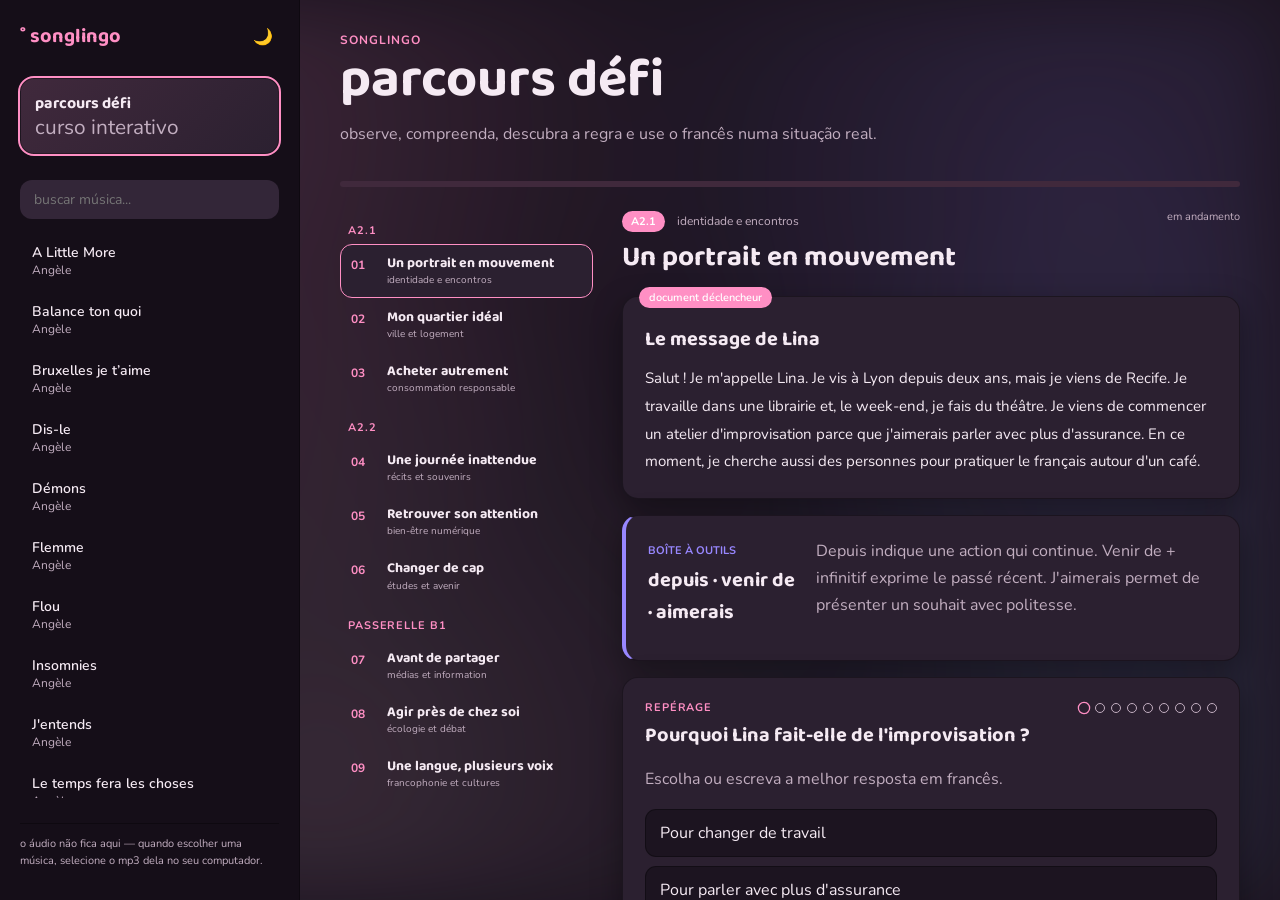
==== docs/index.html @ 9d2b9017 "separa navegação do Défi e das músicas" ====
<!DOCTYPE html>
<html lang="pt-br">
<head>
<meta charset="UTF-8">
<meta name="viewport" content="width=device-width, initial-scale=1.0">
<title>songlingo</title>
<link rel="preconnect" href="https://fonts.googleapis.com">
<link href="https://fonts.googleapis.com/css2?family=Baloo+2:wght@500;600;700&family=Nunito:wght@400;600;700&display=swap" rel="stylesheet">
<link rel="stylesheet" href="style.css?v=7">
</head>
<body class="escuro">
<div class="fundo-decorativo" aria-hidden="true"></div>

<div class="app">
  <aside class="barra-lateral">
    <div class="cabecalho-lateral">
      <h1>˚ songlingo</h1>
      <button id="botao-tema" class="botao-icone" title="mudar tema">🌙</button>
    </div>

    <button id="abrir-curso-defi" class="botao-curso-defi" type="button">
      <span><strong>parcours défi</strong><small>curso interativo</small></span>
    </button>

    <input id="campo-busca" type="text" placeholder="buscar música..." autocomplete="off">

    <div id="lista-musicas" class="lista-musicas"></div>

    <p class="aviso-audio">
      o áudio não fica aqui — quando escolher uma música, selecione o mp3 dela no seu computador.
    </p>
  </aside>

  <main class="area-principal">
    <section id="tela-defi" class="tela-defi" hidden aria-labelledby="titulo-defi">
      <header class="cabecalho-defi">
        <div>
          <p class="sobretitulo-defi">songlingo</p>
          <h2 id="titulo-defi">parcours défi</h2>
          <p>observe, compreenda, descubra a regra e use o francês numa situação real.</p>
        </div>
        <button id="fechar-curso-defi" class="botao-arquivo" type="button" hidden>voltar à música</button>
      </header>

      <div class="progresso-defi" aria-label="progresso do percurso">
        <div id="barra-progresso-defi"></div>
      </div>

      <div class="layout-defi">
        <nav id="lista-unidades-defi" class="lista-unidades-defi" aria-label="Ateliers do percurso"></nav>

        <article class="atelier-defi">
          <div class="cabecalho-atelier">
            <div>
              <span id="nivel-defi" class="selo-nivel-defi"></span>
              <p id="tema-defi" class="tema-defi"></p>
              <h3 id="titulo-unidade-defi"></h3>
            </div>
            <span id="estado-unidade-defi" class="estado-unidade-defi"></span>
          </div>

          <section class="documento-defi" aria-labelledby="titulo-documento-defi">
            <span class="etiqueta-cartao">document déclencheur</span>
            <h4 id="titulo-documento-defi"></h4>
            <p id="texto-documento-defi"></p>
          </section>

          <section class="caixa-ferramentas-defi" aria-labelledby="titulo-ferramentas-defi">
            <div>
              <span>boîte à outils</span>
              <h4 id="titulo-ferramentas-defi"></h4>
            </div>
            <p id="texto-ferramentas-defi"></p>
          </section>

          <section class="atividade-defi" aria-live="polite">
            <div class="cabecalho-atividade-defi">
              <span id="tipo-atividade-defi"></span>
              <div id="passos-defi" class="passos-defi" aria-label="etapas da unidade"></div>
            </div>
            <h4 id="pergunta-defi"></h4>
            <p id="instrucao-defi" class="instrucao-defi"></p>
            <div id="opcoes-defi" class="opcoes-defi"></div>
            <textarea id="resposta-defi" rows="3" placeholder="écrivez en français" autocomplete="off"></textarea>
            <div id="feedback-defi" class="feedback-defi"></div>
            <div id="gabarito-defi" class="gabarito-defi" hidden></div>
            <div class="acoes-defi">
              <button id="mostrar-resposta-defi" class="botao-secundario" type="button">mostrar resposta</button>
              <button id="tentar-defi" class="botao-secundario" type="button" hidden>ocultar e tentar de novo</button>
              <button id="conferir-defi" class="botao-primario" type="button">conferir</button>
              <button id="proxima-atividade-defi" class="botao-primario" type="button" hidden>continuar →</button>
            </div>
          </section>
        </article>
      </div>
    </section>

    <div id="tela-musica" class="tela-musica" hidden>
      <header class="cabecalho-musica">
        <div>
          <p class="artista-musica" id="texto-artista"></p>
          <h2 id="texto-titulo"></h2>
        </div>
        <div class="acoes-musica">
          <button id="botao-musica-aleatoria" class="botao-arquivo" type="button">⇄ modo aleatório</button>
          <label class="botao-arquivo">
            <input id="campo-audio" type="file" accept="audio/*" hidden>
            <span id="rotulo-campo-audio">escolher áudio</span>
          </label>
        </div>
      </header>

      <div class="controles-audio">
        <audio id="audio" controls></audio>
      </div>

      <nav class="seletor-modo">
        <button class="botao-modo ativo" data-modo="ouvir">ouvir</button>
        <button class="botao-modo" data-modo="estudar">modo estudo</button>
        <button class="botao-modo" data-modo="ditado">ditado</button>
        <button class="botao-modo" data-modo="traduzir">inglês → francês</button>
      </nav>

      <div id="painel-ouvir" class="painel-ouvir">
        <label class="switch-seguir">
          <input id="switch-seguir" type="checkbox" checked>
          traduzir linha atual automaticamente
        </label>

        <div id="janela-letra" class="janela-letra"></div>

        <div class="cartao">
          <span class="etiqueta-cartao">tradução</span>
          <div id="painel-traducao" class="painel-traducao">
            <p class="texto-vazio">clique em uma linha da letra pra ver a tradução aqui.</p>
          </div>
        </div>
      </div>

      <div id="painel-estudar" class="painel-estudar" hidden>
        <div class="seletor-idioma">
          <span>praticar em:</span>
          <button class="botao-idioma ativo" data-idioma="pt">português</button>
          <button class="botao-idioma" data-idioma="en">english</button>
        </div>
        <p id="texto-placar" class="texto-placar">acertos: 0 / 0</p>
        <div id="lista-letra-estudo" class="lista-letra-estudo"></div>
      </div>

      <div id="painel-ditado" class="painel-ditado" hidden>
        <div class="cabecalho-ditado">
          <span id="etapa-ditado">trecho 1</span>
        </div>
        <progress id="progresso-ditado" max="10" value="0"></progress>
        <div class="cartao cartao-ditado">
          <span class="etiqueta-cartao">ditado de escuta</span>
          <p>ouça o trecho e escreva exatamente o que entendeu em francês</p>
          <button id="ouvir-ditado" class="botao-primario">▶ ouvir trecho</button>
          <textarea id="resposta-ditado" rows="3" placeholder="escreva em francês" autocomplete="off"></textarea>
          <div id="feedback-ditado" class="feedback-ditado"></div>
          <div id="gabarito-ditado" class="gabarito-ditado"></div>
          <div class="acoes-ditado">
            <button id="revelar-ditado" class="botao-secundario">não sei</button>
            <button id="pular-ditado" class="botao-secundario">pular →</button>
            <button id="conferir-ditado" class="botao-primario">conferir</button>
            <button id="proximo-ditado" class="botao-primario" hidden>próximo →</button>
          </div>
        </div>
      </div>

      <div id="painel-traduzir" class="painel-ditado" hidden>
        <div class="cabecalho-ditado">
          <span id="origem-traducao"></span>
        </div>
        <div class="cartao cartao-ditado">
          <span class="etiqueta-cartao">inglês → francês</span>
          <p>traduza para francês</p>
          <p id="frase-ingles" class="frase-desafio"></p>
          <textarea id="resposta-traducao" rows="3" placeholder="écrivez en français" autocomplete="off"></textarea>
          <div id="feedback-traducao" class="feedback-ditado"></div>
          <div id="gabarito-traducao" class="gabarito-ditado"></div>
          <div class="acoes-ditado">
            <button id="revelar-traducao" class="botao-secundario">mostrar resposta</button>
            <button id="tentar-novamente-traducao" class="botao-secundario" hidden>ocultar e tentar de novo</button>
            <button id="pular-traducao" class="botao-secundario">pular →</button>
            <button id="conferir-traducao" class="botao-primario">conferir</button>
            <button id="proxima-traducao" class="botao-primario" hidden>próxima →</button>
          </div>
        </div>
      </div>
    </div>
  </main>
</div>

<div id="modal-palavra" class="modal" hidden>
  <div class="conteudo-modal">
    <div class="cabecalho-modal">
      <h3 id="texto-palavra-modal"></h3>
      <button id="fechar-modal" class="botao-icone">✕</button>
    </div>
    <p class="dica-modal">qual é a tradução dessa palavra?</p>
    <input id="campo-resposta" type="text" autocomplete="off">
    <div id="resultado-modal" class="resultado-modal"></div>
    <div class="acoes-modal">
      <button id="botao-nao-sei" class="botao-secundario">não sei</button>
      <button id="botao-conferir" class="botao-primario">conferir</button>
    </div>
  </div>
</div>

    <script src="defi-data.js?v=2"></script>
    <script src="app.js?v=6"></script>
    <script src="defi.js?v=2"></script>
</body>
</html>
---- docs/style.css ----
:root {
  --destaque: #ff8fc4;
  --acerto: #5fd39c;
  --erro: #ff7fa3;
  --texto-secundario: #c2aec0;
  --texto-principal: #f5eaf3;
  --fundo: #1c1420;
  --fundo-lateral: #150e18;
  --cartao: #2b2030;
  --cartao-claro: #40293c;
  --palavra-clicavel: #332638;
  --sombra: rgba(0, 0, 0, 0.35);
}

body.claro {
  --destaque: #ff8fc4;
  --acerto: #4caf82;
  --erro: #f0648a;
  --texto-secundario: #a99aa8;
  --texto-principal: #4a3b47;
  --fundo: #f8f4fb;
  --fundo-lateral: #ffffff;
  --cartao: #ffffff;
  --cartao-claro: #ffe1ee;
  --palavra-clicavel: #fbf3fa;
  --sombra: rgba(232, 217, 234, 0.6);
}

* { box-sizing: border-box; }

/* Layouts flex/grid must also respect the selected screen and exercise state. */
[hidden] { display: none !important; }

body {
  margin: 0;
  font-family: "Nunito", sans-serif;
  background: var(--fundo);
  color: var(--texto-principal);
  min-height: 100vh;
  transition: background 0.3s, color 0.3s;
}

.fundo-decorativo {
  position: fixed;
  inset: 0;
  z-index: 0;
  pointer-events: none;
  background:
    radial-gradient(circle at 12% 15%, rgba(255, 143, 196, 0.16), transparent 40%),
    radial-gradient(circle at 85% 20%, rgba(150, 130, 255, 0.14), transparent 38%),
    radial-gradient(circle at 25% 85%, rgba(255, 200, 220, 0.12), transparent 42%),
    radial-gradient(circle at 90% 80%, rgba(130, 180, 255, 0.12), transparent 40%);
  filter: blur(40px);
}

.app {
  position: relative;
  z-index: 1;
  display: flex;
  height: 100vh;
}

h1, h2, h3 {
  font-family: "Baloo 2", sans-serif;
  margin: 0;
}

.barra-lateral {
  width: 300px;
  min-width: 300px;
  background: var(--fundo-lateral);
  border-right: 1px solid var(--sombra);
  padding: 20px;
  display: flex;
  flex-direction: column;
  gap: 14px;
  overflow-y: auto;
}

.cabecalho-lateral {
  display: flex;
  align-items: center;
  justify-content: space-between;
}

.cabecalho-lateral h1 {
  font-size: 20px;
  color: var(--destaque);
}

.botao-icone {
  background: none;
  border: none;
  font-size: 16px;
  cursor: pointer;
  color: var(--texto-secundario);
  padding: 6px;
  border-radius: 10px;
}

.botao-icone:hover { background: var(--cartao-claro); }

#campo-busca {
  background: var(--palavra-clicavel);
  border: none;
  border-radius: 12px;
  padding: 10px 14px;
  color: var(--texto-principal);
  font-family: inherit;
  font-size: 14px;
  outline: none;
}

.lista-musicas {
  display: flex;
  flex-direction: column;
  gap: 4px;
  overflow-y: auto;
  flex: 1;
}

.item-musica {
  padding: 10px 12px;
  border-radius: 12px;
  cursor: pointer;
  display: flex;
  flex-direction: column;
}

.item-musica:hover { background: var(--cartao-claro); }
.item-musica.selecionada { background: var(--cartao-claro); }

.item-musica .titulo { font-size: 14px; font-weight: 600; }
.item-musica .artista { font-size: 12px; color: var(--texto-secundario); }

.aviso-audio {
  font-size: 11px;
  color: var(--texto-secundario);
  line-height: 1.5;
  border-top: 1px solid var(--sombra);
  padding-top: 12px;
}

.area-principal {
  flex: 1;
  overflow-y: auto;
  padding: 32px 40px;
}

.tela-musica {
  max-width: 760px;
  margin: 0 auto;
  display: flex;
  flex-direction: column;
  gap: 20px;
}

.cabecalho-musica {
  display: flex;
  align-items: flex-end;
  justify-content: space-between;
  gap: 16px;
}

.artista-musica {
  color: var(--texto-secundario);
  font-size: 13px;
  margin: 0 0 4px;
}

#texto-titulo { font-size: 28px; color: var(--texto-principal); }

.botao-arquivo span {
  display: inline-block;
  background: var(--destaque);
  color: white;
  padding: 10px 16px;
  border-radius: 30px;
  font-size: 13px;
  font-weight: 600;
  cursor: pointer;
  white-space: nowrap;
}

.controles-audio audio { width: 100%; }

.acoes-musica {
  display: flex;
  align-items: center;
  justify-content: flex-end;
  flex-wrap: wrap;
  gap: 8px;
}

button.botao-arquivo { font-family: inherit; }

.botao-arquivo.ativo {
  background: var(--destaque);
  color: white;
}

.seletor-modo {
  display: flex;
  gap: 8px;
}

.botao-modo {
  background: var(--cartao);
  color: var(--texto-principal);
  border: none;
  border-radius: 30px;
  padding: 8px 16px;
  font-family: inherit;
  font-size: 14px;
  font-weight: 600;
  cursor: pointer;
}

.botao-modo.ativo {
  background: var(--destaque);
  color: white;
}

.switch-seguir {
  display: flex;
  align-items: center;
  gap: 8px;
  font-size: 13px;
  color: var(--texto-secundario);
  cursor: pointer;
}

.janela-letra {
  min-height: 260px;
  display: flex;
  flex-direction: column;
  align-items: center;
  justify-content: center;
  gap: 10px;
  padding: 20px;
}

.linha-letra {
  cursor: pointer;
  text-align: center;
  padding: 6px 12px;
  border-radius: 10px;
  font-size: 18px;
  transition: all 0.15s;
}

.linha-letra:hover { background: var(--cartao-claro); }

.linha-letra.atual {
  font-size: 22px;
  font-weight: 700;
  color: var(--destaque);
}

.cartao {
  background: var(--cartao);
  border-radius: 16px;
  padding: 18px 20px 20px;
  position: relative;
  box-shadow: 0 8px 24px -12px var(--sombra);
}

.etiqueta-cartao {
  position: absolute;
  top: -10px;
  left: 16px;
  background: var(--destaque);
  color: white;
  font-size: 11px;
  padding: 3px 10px;
  border-radius: 20px;
  font-weight: 600;
}

.texto-vazio {
  color: var(--texto-secundario);
  font-style: italic;
  margin: 0;
}

.linha-traducao {
  display: flex;
  gap: 10px;
  margin: 8px 0;
}

.linha-traducao .rotulo {
  color: var(--destaque);
  font-weight: 700;
  font-size: 13px;
  min-width: 20px;
}

.seletor-idioma {
  display: flex;
  align-items: center;
  gap: 8px;
  font-size: 14px;
  color: var(--texto-secundario);
}

.botao-idioma {
  background: var(--cartao);
  border: none;
  border-radius: 20px;
  padding: 6px 14px;
  font-family: inherit;
  font-size: 13px;
  cursor: pointer;
  color: var(--texto-principal);
}

.botao-idioma.ativo { background: var(--destaque); color: white; }

.texto-placar { color: var(--texto-secundario); font-size: 14px; }

.painel-ditado {
  display: flex;
  flex-direction: column;
  gap: 14px;
  max-width: 760px;
  width: 100%;
  margin: 0 auto;
}

.painel-ditado[hidden] { display: none; }

.cabecalho-ditado {
  display: flex;
  justify-content: space-between;
  color: var(--texto-secundario);
  font-size: 13px;
}

#progresso-ditado {
  width: 100%;
  height: 8px;
  accent-color: var(--destaque);
}

.cartao-ditado {
  display: flex;
  flex-direction: column;
  align-items: stretch;
  gap: 16px;
  text-align: center;
  margin-top: 10px;
}

.cartao-ditado > .botao-primario { align-self: center; }

#resposta-ditado {
  resize: vertical;
  width: 100%;
  box-sizing: border-box;
  border: 2px solid var(--cartao-claro);
  border-radius: 12px;
  padding: 14px;
  font: inherit;
  color: var(--texto-principal);
  background: var(--fundo);
}

#resposta-traducao {
  resize: vertical;
  width: 100%;
  box-sizing: border-box;
  border: 2px solid var(--cartao-claro);
  border-radius: 12px;
  padding: 14px;
  font: inherit;
  color: var(--texto-principal);
  background: var(--fundo);
}

#resposta-traducao:focus { outline: none; border-color: var(--destaque); }

.frase-desafio {
  font-size: clamp(20px, 3vw, 28px);
  font-weight: 700;
  margin: 8px 0;
}

#resposta-ditado:focus { outline: none; border-color: var(--destaque); }

.feedback-ditado { min-height: 24px; font-weight: 700; }
.feedback-ditado.acerto { color: var(--acerto); }
.feedback-ditado.erro { color: var(--erro); }

.gabarito-ditado {
  white-space: pre-line;
  text-align: left;
  color: var(--texto-principal);
  background: var(--cartao-claro);
  border-radius: 10px;
  padding: 12px;
}

.gabarito-ditado:empty { display: none; }

.acoes-ditado {
  display: flex;
  justify-content: flex-end;
  gap: 10px;
}

.lista-letra-estudo {
  display: flex;
  flex-direction: column;
  gap: 6px;
}

.linha-estudo {
  display: flex;
  flex-wrap: wrap;
  gap: 6px;
  padding: 6px 10px;
  border-radius: 10px;
}

.linha-estudo.atual { background: var(--cartao-claro); }

.palavra-chip {
  padding: 4px 8px;
  border-radius: 8px;
  background: var(--palavra-clicavel);
  cursor: pointer;
  font-size: 15px;
}

.palavra-chip.traduzida {
  background: var(--destaque);
  color: white;
  font-weight: 600;
}

.palavra-chip.sem-clique { cursor: default; }

.modal[hidden] {
  display: none;
}

.modal {
  position: fixed;
  inset: 0;
  background: rgba(0, 0, 0, 0.5);
  display: flex;
  align-items: center;
  justify-content: center;
  z-index: 10;
}

.conteudo-modal {
  background: var(--cartao);
  border-radius: 18px;
  padding: 24px;
  width: 320px;
  display: flex;
  flex-direction: column;
  gap: 12px;
}

.cabecalho-modal {
  display: flex;
  align-items: center;
  justify-content: space-between;
}

#texto-palavra-modal { color: var(--destaque); font-size: 24px; }

.dica-modal { color: var(--texto-secundario); font-size: 13px; margin: 0; }

#campo-resposta {
  background: var(--palavra-clicavel);
  border: none;
  border-radius: 10px;
  padding: 10px 12px;
  font-family: inherit;
  font-size: 15px;
  color: var(--texto-principal);
  outline: none;
}

.resultado-modal { font-size: 13px; min-height: 18px; }
.resultado-modal.acerto { color: var(--acerto); }
.resultado-modal.erro { color: var(--erro); }

.acoes-modal {
  display: flex;
  justify-content: flex-end;
  gap: 8px;
}

.botao-primario {
  background: var(--destaque);
  color: white;
  border: none;
  border-radius: 20px;
  padding: 8px 16px;
  font-family: inherit;
  font-weight: 600;
  cursor: pointer;
}

.botao-secundario {
  background: none;
  border: none;
  color: var(--erro);
  font-family: inherit;
  cursor: pointer;
}

.botao-curso-defi {
  width: 100%;
  display: flex;
  align-items: center;
  gap: 10px;
  margin: 12px 0;
  padding: 12px 14px;
  border: 1px solid var(--sombra);
  border-radius: 14px;
  color: var(--texto-principal);
  background: linear-gradient(135deg, var(--cartao-claro), var(--cartao));
  font-family: inherit;
  text-align: left;
  cursor: pointer;
  transition: transform 0.2s, border-color 0.2s;
}

.botao-curso-defi:hover { transform: translateY(-1px); border-color: var(--destaque); }
.botao-curso-defi.ativo { outline: 2px solid var(--destaque); }
.botao-curso-defi > span:first-child { font-size: 25px; }
.botao-curso-defi strong, .botao-curso-defi small { display: block; }
.botao-curso-defi strong { font-family: "Baloo 2", sans-serif; font-size: 16px; }
.botao-curso-defi small { color: var(--texto-secundario); margin-top: -3px; }

.tela-defi { max-width: 1180px; margin: 0 auto; }

.cabecalho-defi {
  display: flex;
  justify-content: space-between;
  align-items: flex-start;
  gap: 24px;
  margin-bottom: 20px;
}

.cabecalho-defi h2 {
  margin: 0;
  font-family: "Baloo 2", sans-serif;
  font-size: clamp(34px, 5vw, 54px);
  line-height: 1;
}

.cabecalho-defi p:last-child { color: var(--texto-secundario); max-width: 670px; }
.sobretitulo-defi { margin: 0 0 5px; color: var(--destaque); font-weight: 700; text-transform: uppercase; letter-spacing: 0.08em; font-size: 12px; }

.progresso-defi {
  height: 6px;
  overflow: hidden;
  margin-bottom: 22px;
  border-radius: 6px;
  background: var(--cartao-claro);
}

#barra-progresso-defi {
  width: 0;
  height: 100%;
  border-radius: inherit;
  background: linear-gradient(90deg, var(--destaque), #9887ff);
  transition: width 0.35s ease;
}

.layout-defi {
  display: grid;
  grid-template-columns: minmax(210px, 260px) minmax(0, 1fr);
  gap: 22px;
  align-items: start;
}

.lista-unidades-defi {
  position: sticky;
  top: 0;
  max-height: calc(100vh - 150px);
  overflow-y: auto;
  padding-right: 7px;
}

.divisor-nivel-defi {
  margin: 14px 8px 6px;
  color: var(--destaque);
  font-size: 11px;
  font-weight: 700;
  text-transform: uppercase;
  letter-spacing: 0.08em;
}

.unidade-defi {
  width: 100%;
  display: grid;
  grid-template-columns: 28px 1fr;
  gap: 8px;
  align-items: start;
  padding: 10px;
  border: 1px solid transparent;
  border-radius: 12px;
  color: var(--texto-principal);
  background: transparent;
  font-family: inherit;
  text-align: left;
  cursor: pointer;
}

.unidade-defi:hover { background: var(--cartao-claro); }
.unidade-defi.ativa { border-color: var(--destaque); background: var(--cartao); }
.unidade-defi > span:first-child { color: var(--destaque); font-size: 12px; font-weight: 700; padding-top: 2px; }
.unidade-defi strong, .unidade-defi small { display: block; }
.unidade-defi strong { font-family: "Baloo 2", sans-serif; font-size: 14px; line-height: 1.15; }
.unidade-defi small { color: var(--texto-secundario); font-size: 10px; margin-top: 2px; }

.atelier-defi { min-width: 0; }

.cabecalho-atelier {
  display: flex;
  align-items: flex-start;
  justify-content: space-between;
  gap: 12px;
  margin-bottom: 16px;
}

.cabecalho-atelier h3 { margin: 3px 0 0; font-family: "Baloo 2", sans-serif; font-size: 28px; }
.tema-defi { display: inline; margin: 0 0 0 8px; color: var(--texto-secundario); font-size: 12px; }
.selo-nivel-defi { display: inline-block; padding: 3px 9px; border-radius: 20px; color: white; background: var(--destaque); font-size: 11px; font-weight: 700; }
.estado-unidade-defi { color: var(--texto-secundario); font-size: 11px; white-space: nowrap; }

.documento-defi,
.caixa-ferramentas-defi,
.atividade-defi {
  position: relative;
  margin-bottom: 16px;
  padding: 22px;
  border: 1px solid var(--sombra);
  border-radius: 16px;
  background: var(--cartao);
  box-shadow: 0 10px 30px var(--sombra);
}

.documento-defi h4, .caixa-ferramentas-defi h4, .atividade-defi h4 { margin: 4px 0 10px; font-family: "Baloo 2", sans-serif; font-size: 20px; }
.documento-defi p { margin: 0; line-height: 1.85; font-size: 15px; }

.caixa-ferramentas-defi {
  display: grid;
  grid-template-columns: minmax(150px, 0.35fr) 1fr;
  gap: 18px;
  border-left: 4px solid #9887ff;
}

.caixa-ferramentas-defi span { color: #9887ff; font-size: 11px; font-weight: 700; text-transform: uppercase; }
.caixa-ferramentas-defi p { margin: 0; color: var(--texto-secundario); line-height: 1.7; }

.cabecalho-atividade-defi { display: flex; justify-content: space-between; align-items: center; gap: 12px; }
#tipo-atividade-defi { color: var(--destaque); font-size: 11px; font-weight: 700; text-transform: uppercase; letter-spacing: 0.08em; }
.instrucao-defi { color: var(--texto-secundario); line-height: 1.6; }

.passos-defi { display: flex; gap: 6px; flex-wrap: wrap; justify-content: flex-end; }
.passo-defi { width: 10px; height: 10px; padding: 0; border: 1px solid var(--texto-secundario); border-radius: 50%; background: transparent; cursor: pointer; }
.passo-defi.atual { transform: scale(1.25); border-color: var(--destaque); }
.passo-defi.feito { border-color: var(--acerto); background: var(--acerto); }

#resposta-defi {
  width: 100%;
  box-sizing: border-box;
  resize: vertical;
  padding: 13px;
  border: 2px solid var(--cartao-claro);
  border-radius: 12px;
  color: var(--texto-principal);
  background: var(--fundo);
  font: inherit;
}

#resposta-defi:focus { outline: none; border-color: var(--destaque); }
.opcoes-defi { display: grid; gap: 9px; margin: 14px 0; }

.opcao-defi,
.botao-ouvir-defi,
.opcao-associacao-defi {
  padding: 12px 14px;
  border: 1px solid var(--sombra);
  border-radius: 11px;
  color: var(--texto-principal);
  background: var(--fundo);
  font: inherit;
  text-align: left;
  cursor: pointer;
  transition: border-color 0.15s, background 0.15s, transform 0.15s;
}

.opcao-defi:hover, .opcao-associacao-defi:hover { border-color: var(--destaque); transform: translateY(-1px); }
.opcao-defi.selecionada, .opcao-associacao-defi.selecionada { border-color: var(--destaque); background: var(--cartao-claro); }
.botao-ouvir-defi { width: fit-content; color: white; background: var(--destaque); font-weight: 700; }

.grade-associacoes-defi { display: grid; grid-template-columns: 1fr 1fr; gap: 14px; }
.coluna-associacoes-defi { display: grid; gap: 9px; align-content: start; }
.opcao-associacao-defi.conectada { border-color: var(--acerto); color: var(--acerto); opacity: 0.72; cursor: default; }

.feedback-defi { min-height: 24px; margin-top: 12px; font-weight: 700; }
.feedback-defi.acerto { color: var(--acerto); }
.feedback-defi.erro { color: var(--erro); }
.gabarito-defi { margin-top: 12px; padding: 14px; border-radius: 11px; background: var(--cartao-claro); line-height: 1.6; }
.gabarito-defi p { margin: 6px 0; }
.gabarito-defi ul { margin: 8px 0 0; padding-left: 20px; }
.acoes-defi { display: flex; align-items: center; justify-content: flex-end; gap: 10px; flex-wrap: wrap; margin-top: 16px; }
.nota-defi { margin: 18px 0; color: var(--texto-secundario); font-size: 10px; text-align: center; }

@media (max-width: 720px) {
  .app { flex-direction: column; height: auto; min-height: 100vh; }
  .barra-lateral { width: auto; min-width: 0; max-height: 40vh; }
  .area-principal { padding: 20px; }
  .cabecalho-defi { flex-direction: column; }
  .layout-defi { grid-template-columns: 1fr; }
  .lista-unidades-defi { position: static; display: flex; overflow-x: auto; max-height: none; padding: 0 0 8px; }
  .divisor-nivel-defi { min-width: max-content; }
  .unidade-defi { min-width: 190px; }
  .caixa-ferramentas-defi { grid-template-columns: 1fr; }
  .grade-associacoes-defi { grid-template-columns: 1fr 1fr; gap: 8px; }
  .documento-defi, .caixa-ferramentas-defi, .atividade-defi { padding: 18px; }
}
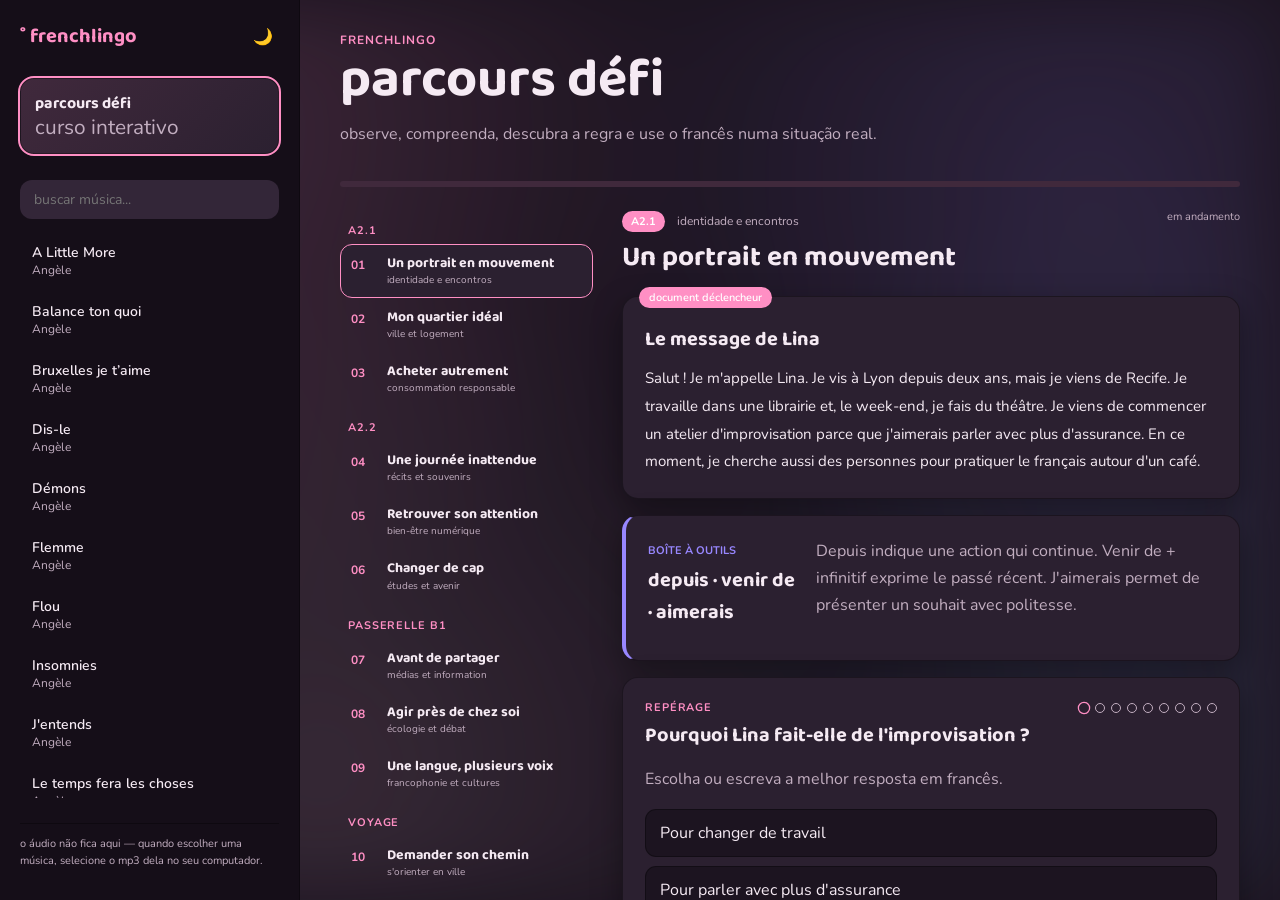
==== commit 660d9af9: "renomeia Songlingo para Frenchlingo" ====
--- a/docs/index.html
+++ b/docs/index.html
@@ -3,7 +3,7 @@
 <head>
 <meta charset="UTF-8">
 <meta name="viewport" content="width=device-width, initial-scale=1.0">
-<title>songlingo</title>
+<title>frenchlingo</title>
 <link rel="preconnect" href="https://fonts.googleapis.com">
 <link href="https://fonts.googleapis.com/css2?family=Baloo+2:wght@500;600;700&family=Nunito:wght@400;600;700&display=swap" rel="stylesheet">
 <link rel="stylesheet" href="style.css?v=7">
@@ -14,7 +14,7 @@
 <div class="app">
   <aside class="barra-lateral">
     <div class="cabecalho-lateral">
-      <h1>˚ songlingo</h1>
+      <h1>˚ frenchlingo</h1>
       <button id="botao-tema" class="botao-icone" title="mudar tema">🌙</button>
     </div>
 
@@ -35,7 +35,7 @@
     <section id="tela-defi" class="tela-defi" hidden aria-labelledby="titulo-defi">
       <header class="cabecalho-defi">
         <div>
-          <p class="sobretitulo-defi">songlingo</p>
+          <p class="sobretitulo-defi">frenchlingo</p>
           <h2 id="titulo-defi">parcours défi</h2>
           <p>observe, compreenda, descubra a regra e use o francês numa situação real.</p>
         </div>
